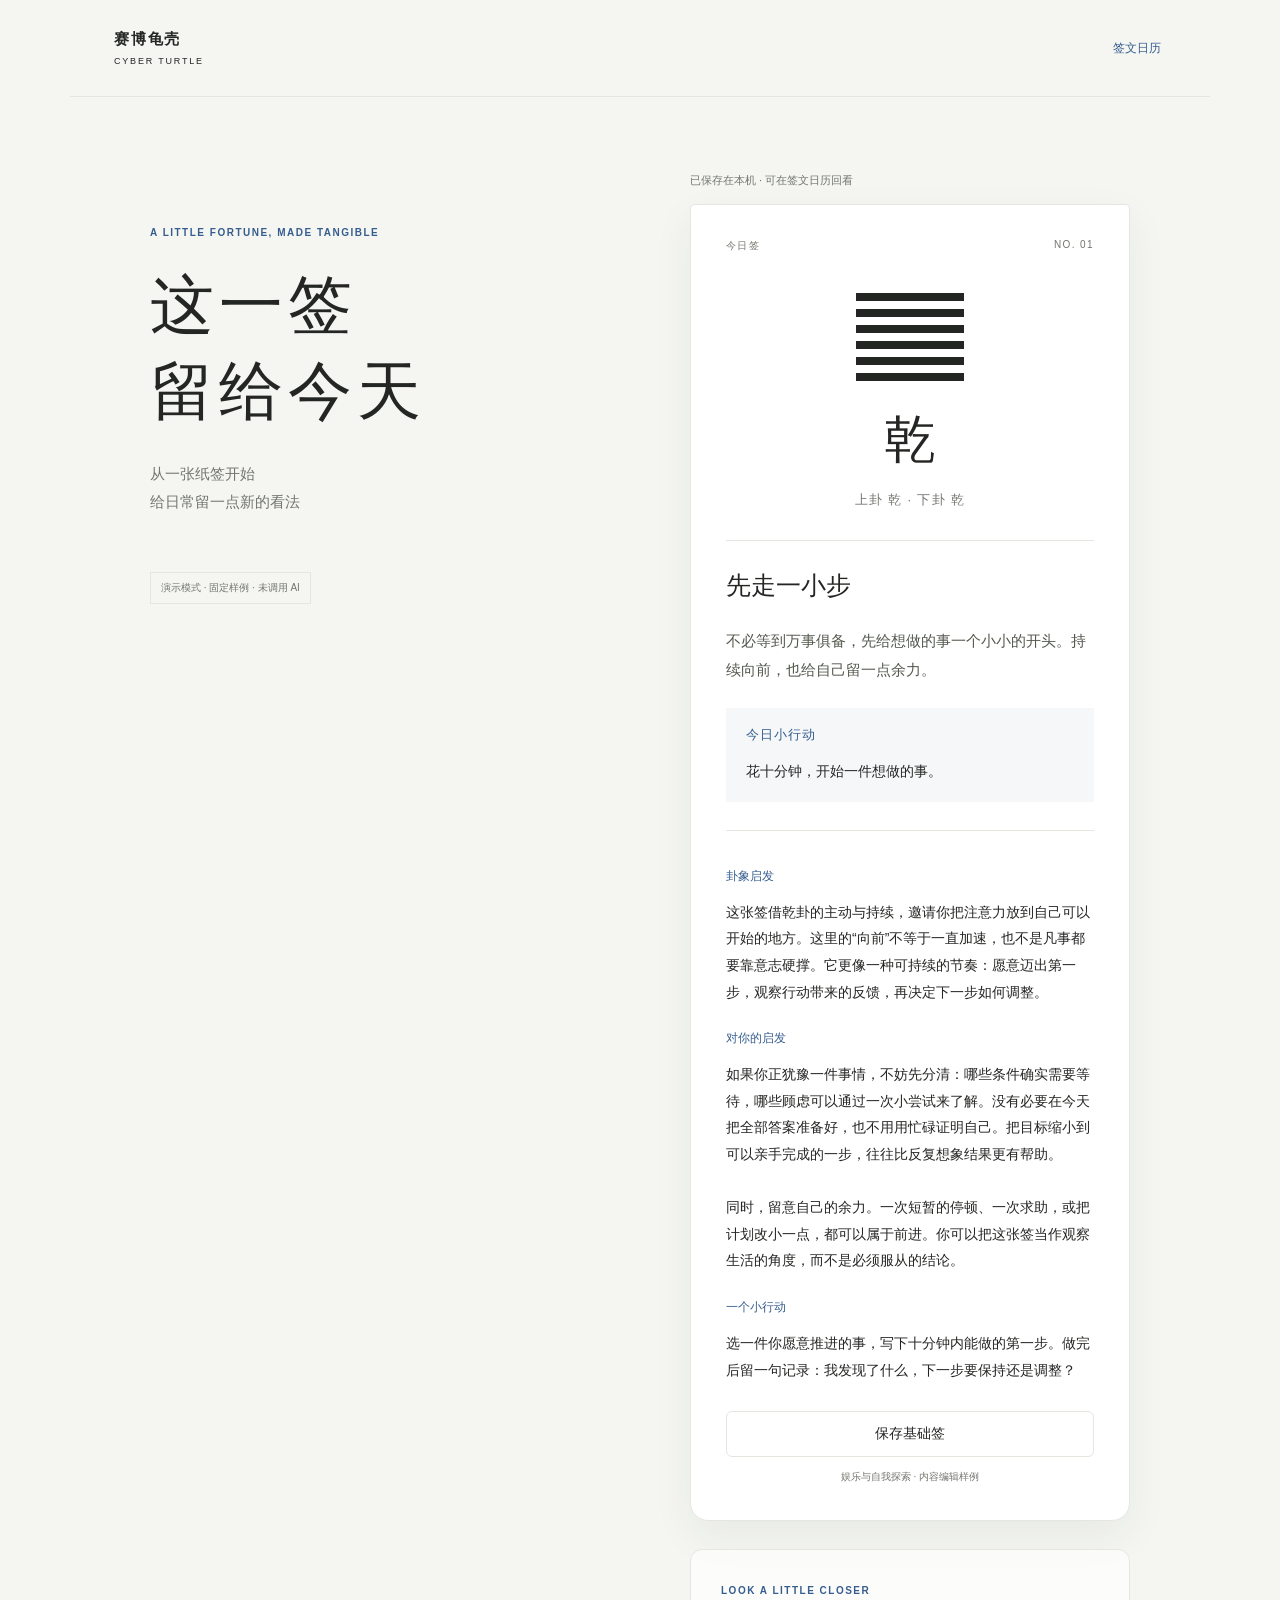
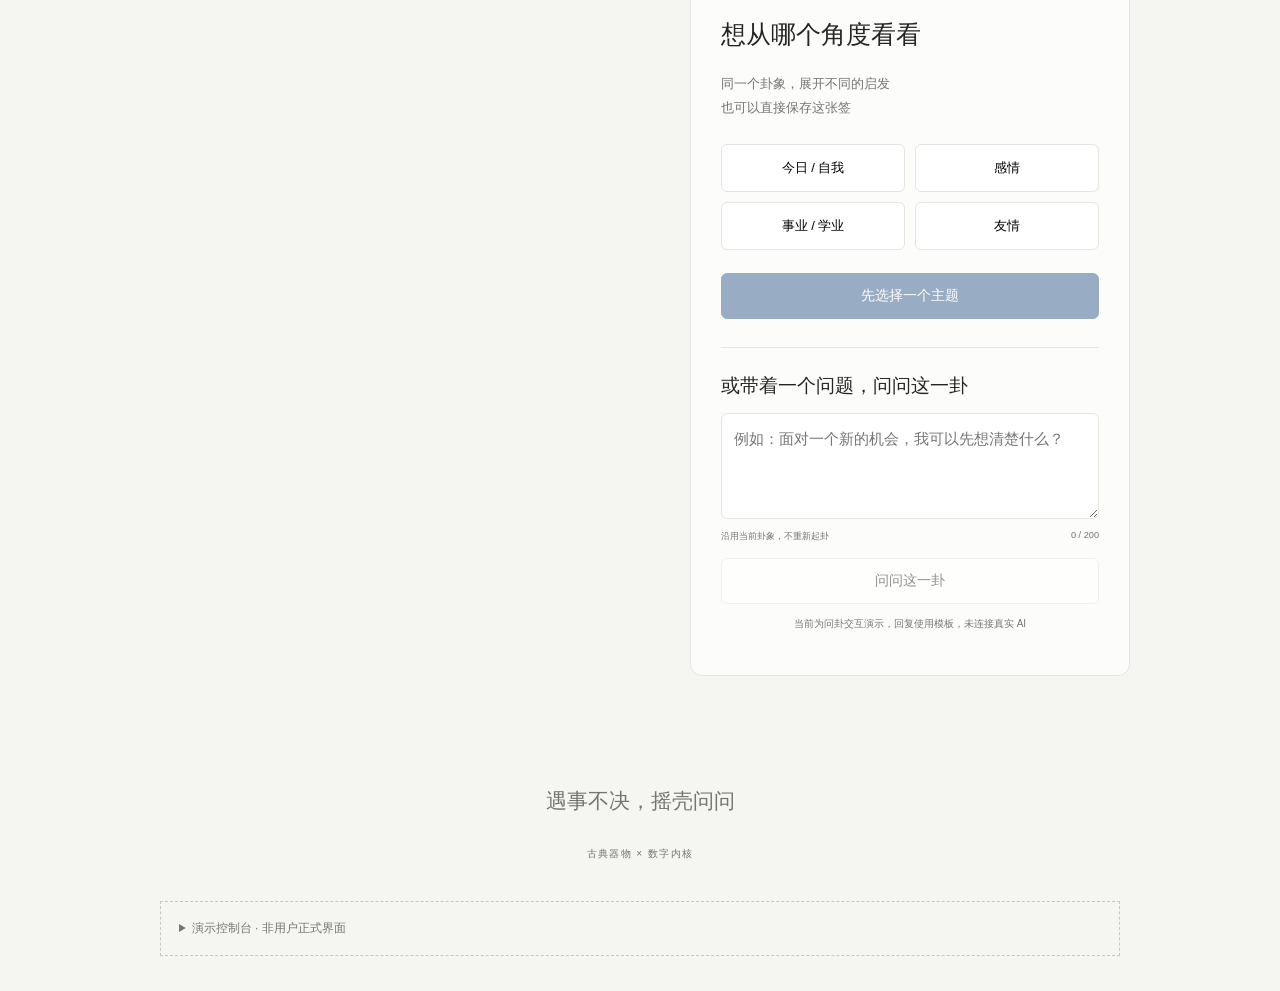
==== h5/index.html @ 66b36433 "Initial frontend demo and backend collaboration guide" ====
<!doctype html><html lang="zh-CN"><head><meta charset="utf-8"><meta name="viewport" content="width=device-width,initial-scale=1"><title>赛博龟壳 · 这一签</title><link rel="stylesheet" href="style.css"></head><body>
<header><a class="brand" href="index.html">赛博龟壳 <small>CYBER TURTLE</small></a><button id="history-open" class="text-button">签文日历</button></header>
<main><section class="intro"><span class="eyebrow">A LITTLE FORTUNE, MADE TANGIBLE</span><h1>这一签<br>留给今天</h1><p>从一张纸签开始<br>给日常留一点新的看法</p><span class="demo-label">演示模式 · 固定样例 · 未调用 AI</span></section>
<div class="experience"><p id="storage-status" class="storage-status" role="status"></p><div id="archive-banner" class="archive-banner" hidden><span>正在回看本机保存的签文</span><button id="return-current" class="text-button">返回当前签文</button></div><section id="notice" role="status" hidden></section><article id="reading" class="paper"><div class="paper-top"><span>今日签</span><span>NO. 01</span></div><div id="hexagram" class="hexagram" aria-label="乾卦，六条阳爻"></div><div class="identity"><h2>乾</h2><p>上卦 乾 · 下卦 乾</p></div><div class="rule"></div><h3 id="base-title"></h3><p id="base-message" class="body-copy"></p><div class="action-box"><small>今日小行动</small><p id="base-action"></p></div><section id="web-reading" class="web-reading"></section><button id="save-base" class="secondary">保存基础签</button><p class="footnote">娱乐与自我探索 · 内容编辑样例</p></article>
<section id="explore" class="panel"><span class="eyebrow">LOOK A LITTLE CLOSER</span><h2>想从哪个角度看看</h2><p class="muted">同一个卦象，展开不同的启发<br>也可以直接保存这张签</p><div id="themes" class="themes" role="group" aria-label="选择解读主题"></div><button id="generate" class="primary" disabled>先选择一个主题</button><div class="question-entry"><label for="question">或带着一个问题，问问这一卦</label><textarea id="question" rows="3" maxlength="200" placeholder="例如：面对一个新的机会，我可以先想清楚什么？" aria-describedby="question-help question-count"></textarea><div class="question-meta"><small id="question-help">沿用当前卦象，不重新起卦</small><small id="question-count">0 / 200</small></div><button id="ask" class="secondary" disabled>问问这一卦</button><p class="footnote">当前为问卦交互演示，回复使用模板，未连接真实 AI</p><p id="ask-status" role="status"></p></div><div id="loading" role="status" hidden>正在展示模拟解读<span class="dots">…</span></div><div id="error" role="alert" hidden><p>这次解读没有完成<br>你的基础签还在，可以重试</p><button id="retry" class="secondary">重试解读</button></div></section>
<article id="result" class="panel result" hidden aria-live="polite"><span id="result-theme" class="eyebrow"></span><h2 id="deep-title"></h2><div id="deep-content"></div><button id="save-deep" class="primary">保存解读卡</button><button id="change-theme" class="text-button">换个主题</button></article><section id="questions-panel" class="panel" hidden><span class="eyebrow">A QUESTION TO THIS HEXAGRAM</span><h2>这一卦的问答</h2><div id="question-answers"></div></section></div></main>
<footer><p>遇事不决，摇壳问问</p><small>古典器物 × 数字内核</small></footer>
<details class="dev"><summary>演示控制台 · 非用户正式界面</summary><p>下面仅模拟界面状态，不提供真实扫码认证或后端安全机制</p><label>入口状态 <select id="scenario"><option value="normal">正常领取</option><option value="expired">扫码入口过期</option><option value="claimed">已被他人领取</option><option value="session">网页会话过期</option><option value="network">网络失败</option><option value="invalid">无效链接</option></select></label><label><input id="fail-next" type="checkbox">下一次模拟生成失败</label><button id="paper-preview" class="secondary">纸签预览</button><button id="library-open" class="secondary">64 卦数据目录</button><button id="new-reading" class="secondary">模拟扫描新一签</button><button id="reset" class="text-button">重置演示</button></details>
<dialog id="export-dialog"><button class="close" data-close aria-label="关闭预览">关闭</button><h2>把这一签留下</h2><p>图片已生成，可下载或长按保存</p><img id="export-image" alt="本次签文图片"><div class="dialog-actions"><a id="download" class="primary" download="赛博龟壳-编辑样例.png">下载 PNG</a><button id="copy" class="secondary">复制文字</button></div><p id="export-status" role="status"></p></dialog>
<dialog id="paper-dialog"><button class="close" data-close>关闭</button><h2>纸签版式预览</h2><p>58 mm 仅为试排假设，未经过打印机验证</p><div id="print-area"></div><button id="print" class="primary">打印 / 保存 PDF</button></dialog>
<dialog id="library-dialog"><button class="close" data-close>关闭</button><h2>64 卦数据骨架</h2><p>源数据字形 · 结构已检 · 文化内容待审</p><label>查看卦象 <select id="library-select"></select></label><div id="library-content"></div></dialog>
<dialog id="history-dialog"><button class="close" data-close>关闭</button><h2>签文日历</h2><p>在同一设备、同一浏览器里，回看已经打开的签文<br>清理浏览器数据会移除记录，不会跨手机同步</p><div class="calendar-nav"><button id="month-prev" class="secondary" aria-label="上个月">上月</button><h3 id="month-label" aria-live="polite"></h3><button id="month-next" class="secondary" aria-label="下个月">下月</button></div><div class="weekdays" aria-hidden="true"><span>一</span><span>二</span><span>三</span><span>四</span><span>五</span><span>六</span><span>日</span></div><div id="calendar" class="calendar" role="group" aria-label="选择记录日期"></div><button id="calendar-today" class="text-button">回到今天</button><h3 id="history-date"></h3><div id="history-list" aria-live="polite"></div></dialog><div id="toast" role="status" hidden></div><script src="data.js"></script><script src="history.js"></script><script src="app.js"></script></body></html>
---- h5/style.css ----
:root{--paper:#fff;--ink:#242623;--muted:#73766f;--blue:#355d8e;--line:#e4e6df;--bg:#f5f6f2;--serif:Georgia,'Songti SC','STSong',serif;color:var(--ink);background:var(--bg);font-family:-apple-system,BlinkMacSystemFont,'PingFang SC',sans-serif;font-size:15px}*{box-sizing:border-box}body{margin:0}button,a,input,select{-webkit-tap-highlight-color:transparent}button,a,select{transition:background .2s,color .2s,transform .2s,box-shadow .2s}button{font:inherit;cursor:pointer}button:hover:not(:disabled),a.primary:hover{transform:translateY(-2px)}button:active:not(:disabled){transform:scale(.98)}button:disabled{opacity:.5;cursor:not-allowed}button:focus-visible,a:focus-visible,select:focus-visible,summary:focus-visible{outline:3px solid #84a9d6;outline-offset:4px}[hidden]{display:none!important}header{max-width:1140px;margin:auto;padding:30px 44px;display:flex;justify-content:space-between;border-bottom:1px solid var(--line)}.brand{color:inherit;text-decoration:none;letter-spacing:.12em;font-weight:600}.brand small{display:block;font-size:9px;letter-spacing:.2em;font-weight:400;margin-top:7px}.edition{font-size:11px;color:var(--muted);letter-spacing:.12em}main{max-width:1060px;display:grid;grid-template-columns:1fr 440px;gap:70px;margin:75px auto;padding:0 40px}.intro{padding-top:50px}.eyebrow{font-size:10px;letter-spacing:.15em;color:var(--blue);font-weight:600}h1{font-family:var(--serif);font-size:64px;font-weight:400;line-height:1.35;letter-spacing:.08em;margin:24px 0}p{line-height:1.9}h2{font-family:var(--serif);font-weight:500;font-size:25px}h3{font-family:var(--serif);font-weight:500;font-size:25px}.intro>p{color:var(--muted)}.demo-label{display:inline-block;margin-top:40px;padding:8px 10px;border:1px solid var(--line);font-size:10px;color:var(--muted)}.paper{background:white;padding:34px 35px;border:1px solid var(--line);box-shadow:0 15px 40px #222a2210;border-radius:4px 4px 18px 18px}.paper-top{display:flex;justify-content:space-between;font-size:10px;letter-spacing:.14em;color:var(--muted)}.hexagram{width:72px;margin:35px auto 22px;display:flex;flex-direction:column;gap:6px}.line{height:6px;background:var(--ink)}.line.yin{background:linear-gradient(to right,var(--ink) 43%,transparent 43%,transparent 57%,var(--ink) 57%)}.identity{text-align:center}.identity h2{font-size:38px;margin:0}.identity p{font-size:11px;color:var(--muted);letter-spacing:.1em}.rule{height:1px;background:var(--line);margin:28px 0}.body-copy{color:#54594f;font-size:15px}.action-box{background:#f5f7f9;padding:17px 20px;margin:24px 0}.action-box small{color:var(--blue);letter-spacing:.08em}.action-box p{margin-bottom:0;font-size:14px}.primary,.secondary{display:inline-flex;justify-content:center;align-items:center;min-height:46px;padding:12px 18px;border-radius:6px;text-decoration:none;border:1px solid var(--line);font-size:14px}.primary{background:var(--blue);color:white;border-color:var(--blue)}.secondary{background:white;color:var(--ink)}.paper>.secondary,.panel>.primary{width:100%}.footnote{font-size:10px;color:var(--muted);text-align:center;margin-bottom:0}.panel{margin-top:28px;padding:30px;background:#ffffffa8;border:1px solid var(--line);border-radius:12px}.muted{font-size:13px;color:var(--muted)}.themes{display:grid;grid-template-columns:1fr 1fr;gap:10px;margin:23px 0}.theme{border:1px solid var(--line);border-radius:6px;padding:14px 5px;background:white;font-size:13px}.theme[aria-pressed=true]{border-color:var(--blue);color:var(--blue);background:#eef3fa}.result h3{font-family:inherit;font-size:12px;color:var(--blue);margin-top:28px}.result p{font-size:14px}.text-button{background:none;border:0;padding:16px;color:var(--blue)}.result>.text-button{width:100%}#notice{padding:30px;border:1px solid var(--line);background:white;border-radius:12px}#notice h2{font-size:23px}#loading{padding:20px;text-align:center;color:var(--blue);font-size:13px}.dots{animation:pulse 1s infinite}#error{color:#91483d;font-size:13px}footer{text-align:center;padding:10px 20px 40px;color:var(--muted)}footer p{font-family:var(--serif);font-size:21px}footer small{font-size:10px;letter-spacing:.14em}.dev{max-width:960px;margin:0 auto 35px;border:1px dashed #c3c8c0;padding:18px;font-size:12px;color:var(--muted)}.dev label{display:block;margin:15px 0}select{max-width:100%;padding:9px;border:1px solid var(--line);border-radius:4px;background:white;font:inherit}.dev button{font-size:12px;margin:4px}summary{cursor:pointer}dialog{border:1px solid var(--line);border-radius:16px;max-width:min(92vw,540px);width:540px;padding:28px;max-height:90vh;overflow:auto;box-shadow:0 20px 100px #0002}dialog::backdrop{background:#1d282b66;backdrop-filter:blur(3px)}dialog[open]{animation:enter .25s ease both}.close{float:right;background:none;border:0;padding:10px;color:var(--muted)}dialog h2{clear:both}dialog p{font-size:13px;color:var(--muted)}#export-image{width:100%;border:1px solid var(--line)}.dialog-actions{display:flex;gap:12px;margin-top:15px}#print-area{width:58mm;max-width:100%;margin:20px auto;padding:5mm;background:white;color:black;font-family:var(--serif);font-size:12px;text-align:center;border:1px dashed #bbb}#print-area h3{font-size:18px}#print-area p{color:black;font-size:12px;text-align:left}#library-content{text-align:center;padding:20px}#toast{position:fixed;bottom:30px;left:50%;transform:translateX(-50%);background:var(--ink);color:white;padding:12px 24px;border-radius:8px;z-index:10;font-size:12px}header,.intro,.paper,.panel,footer{animation:enter .4s ease both}.panel{animation-delay:.05s}.leaving{animation:leave .18s ease forwards!important}@keyframes enter{from{opacity:0;transform:translateY(8px)}to{opacity:1;transform:translateY(0)}}@keyframes leave{to{opacity:0;transform:translateY(-5px)}}@keyframes pulse{50%{opacity:.3}}@media(max-width:760px){header{padding:22px}.edition{font-size:9px}main{display:block;padding:0 20px;margin:32px auto;max-width:480px}.intro{padding:0 5px 30px}.intro h1{font-size:40px;line-height:1.3}.intro h1 br{display:none}.intro>p{font-size:12px;display:inline-block;margin:0}.intro>p br{display:none}.intro .eyebrow{font-size:8px}.demo-label{margin-top:18px;display:table}.paper{padding:26px}.panel{padding:25px}.dev{margin:20px}.dialog-actions{flex-wrap:wrap}}@media(prefers-reduced-motion:reduce){*,*::before,*::after{animation:none!important;transition:none!important;scroll-behavior:auto!important}}@media print{body>*{display:none!important}#paper-dialog[open]{display:block!important;position:static;border:0;box-shadow:none;width:auto;max-height:none;overflow:visible}#paper-dialog>*:not(#print-area){display:none!important}#print-area{display:block!important;border:0;margin:0}dialog::backdrop{display:none}}
/* Round-two additions preserve the original palette and typography. */
header>.text-button{padding:5px;font-size:12px}.storage-status{font-size:11px;line-height:1.6;color:var(--muted);margin:0 0 14px}.web-reading{margin:28px 0;border-top:1px solid var(--line);padding-top:12px}.web-reading h3,.qa-item h3{font-family:inherit;font-size:12px;color:var(--blue);margin-top:25px}.web-reading p,.qa-item p{font-size:14px;white-space:pre-line;overflow-wrap:anywhere}.result p{white-space:pre-line}.question-entry{border-top:1px solid var(--line);margin-top:28px;padding-top:25px}.question-entry label{font-family:var(--serif);font-size:19px;display:block;margin-bottom:14px}textarea{width:100%;resize:vertical;min-height:106px;border:1px solid var(--line);border-radius:6px;padding:12px;background:white;color:var(--ink);font:inherit;line-height:1.7;transition:border-color .2s}textarea:focus-visible{outline:2px solid #84a9d6;outline-offset:2px}.question-meta{display:flex;justify-content:space-between;gap:10px;margin:8px 0 15px;color:var(--muted);font-size:11px}.question-entry>.secondary{width:100%}#ask-status{font-size:12px;color:var(--blue)}.qa-item{border-top:1px solid var(--line);padding-top:16px;margin-top:20px;animation:enter .3s ease both}.qa-item>small{font-size:10px;color:var(--muted)}.qa-item>h3{font-size:17px;color:var(--ink);line-height:1.7;overflow-wrap:anywhere}.archive-banner{background:#eef3fa;padding:12px 16px;font-size:12px;border-radius:6px;margin-bottom:15px}.archive-banner button{padding:10px 0 0;display:block;font-size:12px}.calendar-nav{display:flex;align-items:center;justify-content:space-between;gap:8px}.calendar-nav h3{font-size:19px;white-space:nowrap}.calendar-nav button{min-height:36px;padding:7px 10px;font-size:12px}.weekdays,.calendar{display:grid;grid-template-columns:repeat(7,minmax(0,1fr));gap:5px}.weekdays{font-size:11px;text-align:center;color:var(--muted);padding:12px 0}.calendar-day{position:relative;border:1px solid transparent;background:#f5f6f2;border-radius:5px;min-height:44px;padding:8px 2px 15px;font-size:13px}.calendar-day[aria-current=date]{border-color:var(--blue)}.calendar-day[aria-pressed=true]{background:var(--blue);color:white}.calendar-day small{position:absolute;bottom:3px;left:0;width:100%;font-size:9px}.history-item{display:block;text-align:left;width:100%;padding:16px;margin:10px 0;background:white;border:1px solid var(--line);border-radius:6px}.history-item strong{display:block;font-weight:500}.history-item small{display:block;margin-top:8px;color:var(--muted);font-size:11px}#history-date{font-family:inherit;font-size:14px}#history-list{animation:enter .25s ease both}.question-entry,.web-reading,.calendar{animation:enter .3s ease both}@media(max-width:380px){#history-dialog{padding:18px}.calendar-nav h3{font-size:17px}.question-entry label{font-size:17px}}@media(prefers-reduced-motion:reduce){.qa-item,.question-entry,.web-reading,.calendar,#history-list{animation:none!important}textarea{transition:none!important}}

/* Larger hexagram identity within the requested paper surfaces only. */
#reading>#hexagram{width:108px;gap:8px;margin:40px auto 26px}
#reading>#hexagram .line{height:8px}
#reading>.identity h2{font-size:52px;line-height:1.25}
#reading>.identity p{font-size:13px;margin:16px 0 0}
#print-area>.print-identity{padding:6mm 0 5mm}
#print-area .print-identity .hexagram{width:29mm;gap:2mm;margin:0 auto 6mm}
#print-area .print-identity .line{height:2.2mm}
#print-area .print-identity h2{font-size:12mm;line-height:1.2;margin:0}
#print-area .print-identity p{font-size:3mm;text-align:center;margin:4mm 0 0}
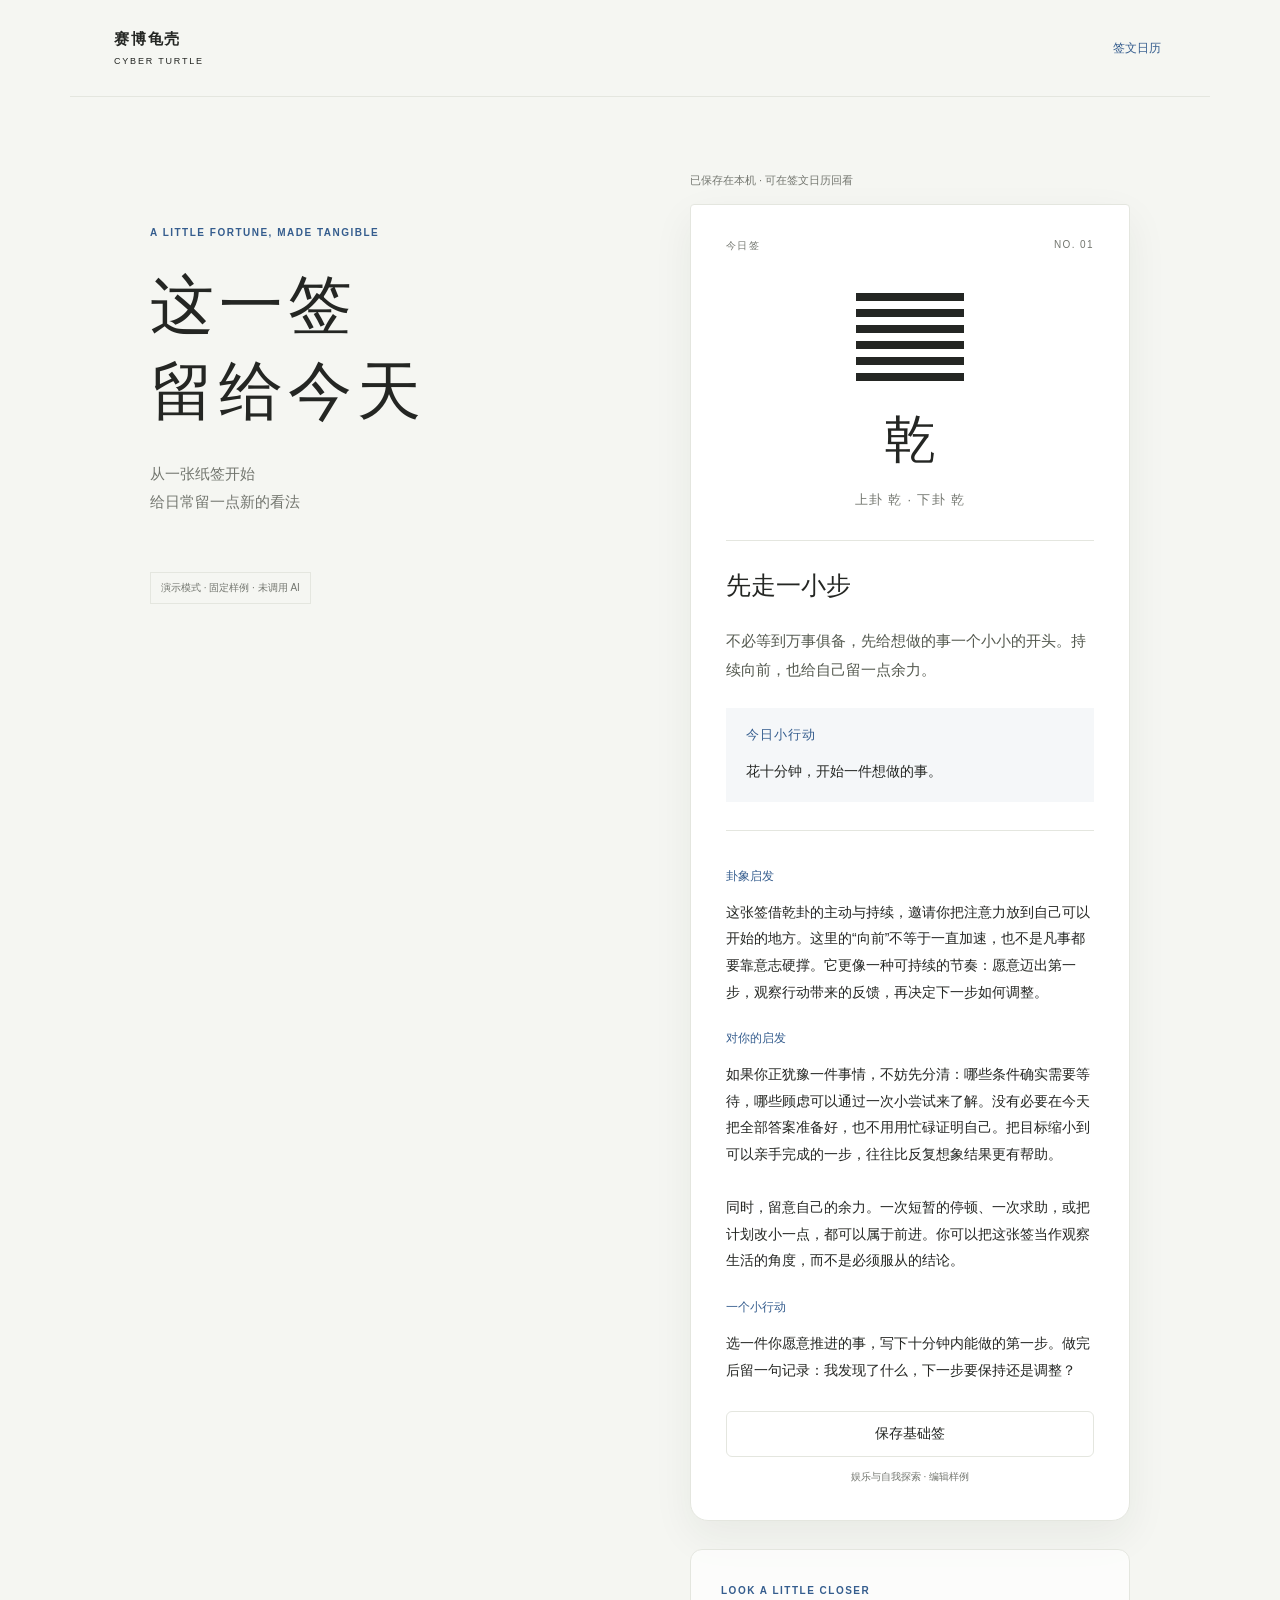
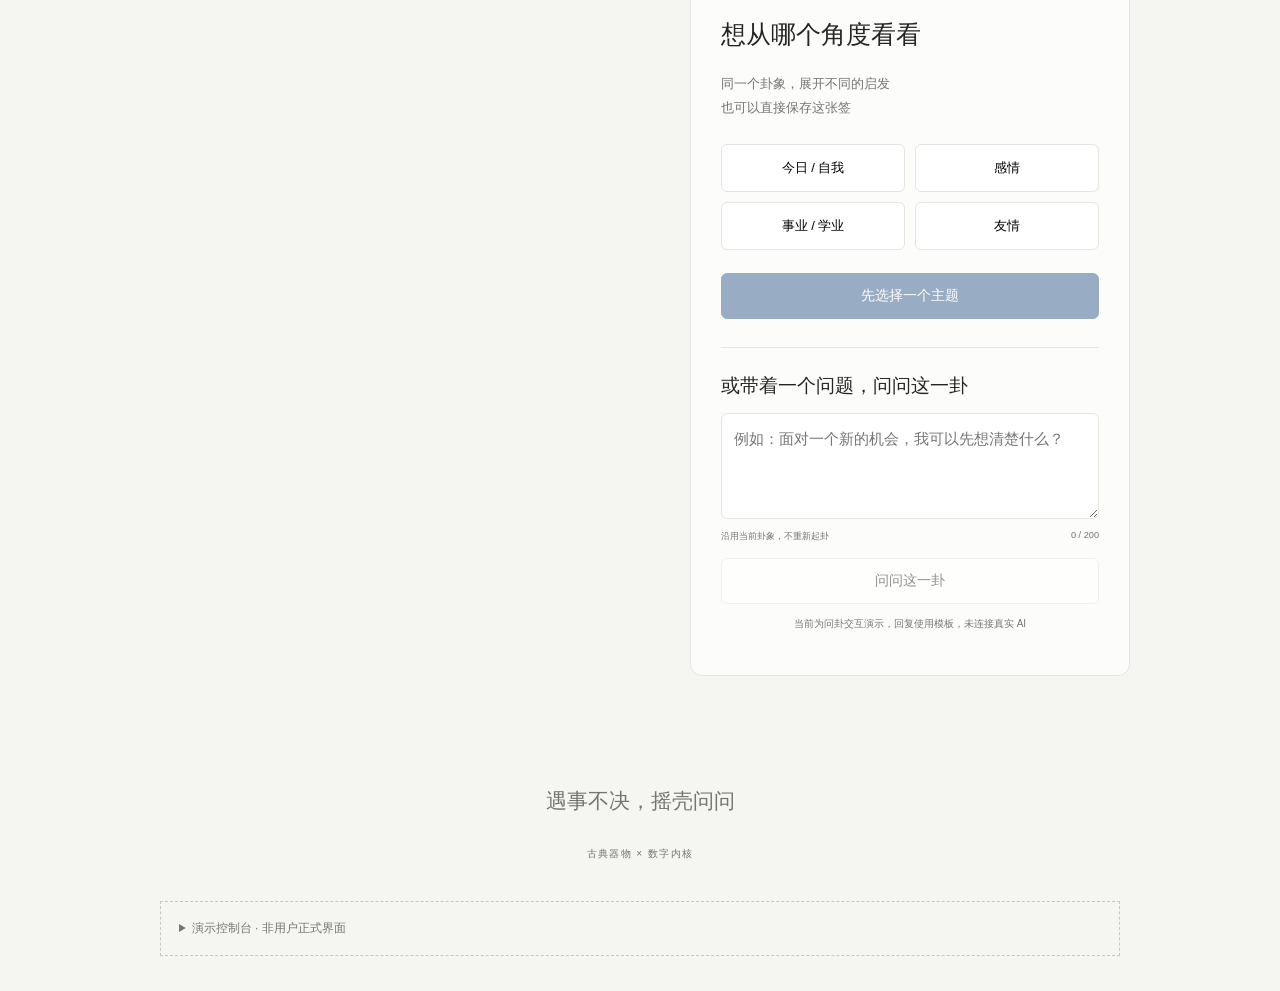
==== commit 06fd5b32: "Archive complete Cyber Turtle prototype and project documents" ====
--- a/h5/index.html
+++ b/h5/index.html
@@ -1,12 +1,12 @@
 <!doctype html><html lang="zh-CN"><head><meta charset="utf-8"><meta name="viewport" content="width=device-width,initial-scale=1"><title>赛博龟壳 · 这一签</title><link rel="stylesheet" href="style.css"></head><body>
 <header><a class="brand" href="index.html">赛博龟壳 <small>CYBER TURTLE</small></a><button id="history-open" class="text-button">签文日历</button></header>
-<main><section class="intro"><span class="eyebrow">A LITTLE FORTUNE, MADE TANGIBLE</span><h1>这一签<br>留给今天</h1><p>从一张纸签开始<br>给日常留一点新的看法</p><span class="demo-label">演示模式 · 固定样例 · 未调用 AI</span></section>
-<div class="experience"><p id="storage-status" class="storage-status" role="status"></p><div id="archive-banner" class="archive-banner" hidden><span>正在回看本机保存的签文</span><button id="return-current" class="text-button">返回当前签文</button></div><section id="notice" role="status" hidden></section><article id="reading" class="paper"><div class="paper-top"><span>今日签</span><span>NO. 01</span></div><div id="hexagram" class="hexagram" aria-label="乾卦，六条阳爻"></div><div class="identity"><h2>乾</h2><p>上卦 乾 · 下卦 乾</p></div><div class="rule"></div><h3 id="base-title"></h3><p id="base-message" class="body-copy"></p><div class="action-box"><small>今日小行动</small><p id="base-action"></p></div><section id="web-reading" class="web-reading"></section><button id="save-base" class="secondary">保存基础签</button><p class="footnote">娱乐与自我探索 · 内容编辑样例</p></article>
-<section id="explore" class="panel"><span class="eyebrow">LOOK A LITTLE CLOSER</span><h2>想从哪个角度看看</h2><p class="muted">同一个卦象，展开不同的启发<br>也可以直接保存这张签</p><div id="themes" class="themes" role="group" aria-label="选择解读主题"></div><button id="generate" class="primary" disabled>先选择一个主题</button><div class="question-entry"><label for="question">或带着一个问题，问问这一卦</label><textarea id="question" rows="3" maxlength="200" placeholder="例如：面对一个新的机会，我可以先想清楚什么？" aria-describedby="question-help question-count"></textarea><div class="question-meta"><small id="question-help">沿用当前卦象，不重新起卦</small><small id="question-count">0 / 200</small></div><button id="ask" class="secondary" disabled>问问这一卦</button><p class="footnote">当前为问卦交互演示，回复使用模板，未连接真实 AI</p><p id="ask-status" role="status"></p></div><div id="loading" role="status" hidden>正在展示模拟解读<span class="dots">…</span></div><div id="error" role="alert" hidden><p>这次解读没有完成<br>你的基础签还在，可以重试</p><button id="retry" class="secondary">重试解读</button></div></section>
+<main><section class="intro"><span class="eyebrow">A LITTLE FORTUNE, MADE TANGIBLE</span><h1>这一签<br>留给今天</h1><p>从一张纸签开始<br>给日常留一点新的看法</p><span class="demo-label">正在读取签文</span></section>
+<div class="experience"><p id="storage-status" class="storage-status" role="status"></p><div id="archive-banner" class="archive-banner" hidden><span>正在回看本机保存的签文</span><button id="return-current" class="text-button">返回当前签文</button></div><section id="notice" role="status" hidden></section><article id="reading" class="paper" hidden><div class="paper-top"><span>今日签</span><span>NO. 01</span></div><div id="hexagram" class="hexagram" aria-label="乾卦，六条阳爻"></div><div class="identity"><h2>乾</h2><p>上卦 乾 · 下卦 乾</p></div><div class="rule"></div><h3 id="base-title"></h3><p id="base-message" class="body-copy"></p><div class="action-box"><small>今日小行动</small><p id="base-action"></p></div><section id="web-reading" class="web-reading"></section><button id="save-base" class="secondary">保存基础签</button><p id="reading-source" class="footnote">娱乐与自我探索</p></article>
+<section id="explore" class="panel" hidden><span class="eyebrow">LOOK A LITTLE CLOSER</span><h2>想从哪个角度看看</h2><p class="muted">同一个卦象，展开不同的启发<br>也可以直接保存这张签</p><div id="themes" class="themes" role="group" aria-label="选择解读主题"></div><button id="generate" class="primary" disabled>先选择一个主题</button><div id="loading" role="status" hidden><span id="loading-text">正在展开解读</span><span class="dots">…</span></div><div id="error" role="alert" hidden><p>这次解读没有完成<br>你的基础签还在，可以重试</p><button id="retry" class="secondary">重试解读</button></div><div class="question-entry"><label for="question">或带着一个问题，问问这一卦</label><textarea id="question" rows="3" maxlength="200" placeholder="例如：面对一个新的机会，我可以先想清楚什么？" aria-describedby="question-help question-count"></textarea><div class="question-meta"><small id="question-help">沿用当前卦象，不重新起卦</small><small id="question-count">0 / 200</small></div><button id="ask" class="secondary" disabled><span id="ask-label">问问这一卦</span><span id="ask-dots" class="dots" hidden>…</span></button><p id="question-source" class="footnote"></p><p id="ask-status" role="status"></p></div></section>
 <article id="result" class="panel result" hidden aria-live="polite"><span id="result-theme" class="eyebrow"></span><h2 id="deep-title"></h2><div id="deep-content"></div><button id="save-deep" class="primary">保存解读卡</button><button id="change-theme" class="text-button">换个主题</button></article><section id="questions-panel" class="panel" hidden><span class="eyebrow">A QUESTION TO THIS HEXAGRAM</span><h2>这一卦的问答</h2><div id="question-answers"></div></section></div></main>
 <footer><p>遇事不决，摇壳问问</p><small>古典器物 × 数字内核</small></footer>
 <details class="dev"><summary>演示控制台 · 非用户正式界面</summary><p>下面仅模拟界面状态，不提供真实扫码认证或后端安全机制</p><label>入口状态 <select id="scenario"><option value="normal">正常领取</option><option value="expired">扫码入口过期</option><option value="claimed">已被他人领取</option><option value="session">网页会话过期</option><option value="network">网络失败</option><option value="invalid">无效链接</option></select></label><label><input id="fail-next" type="checkbox">下一次模拟生成失败</label><button id="paper-preview" class="secondary">纸签预览</button><button id="library-open" class="secondary">64 卦数据目录</button><button id="new-reading" class="secondary">模拟扫描新一签</button><button id="reset" class="text-button">重置演示</button></details>
-<dialog id="export-dialog"><button class="close" data-close aria-label="关闭预览">关闭</button><h2>把这一签留下</h2><p>图片已生成，可下载或长按保存</p><img id="export-image" alt="本次签文图片"><div class="dialog-actions"><a id="download" class="primary" download="赛博龟壳-编辑样例.png">下载 PNG</a><button id="copy" class="secondary">复制文字</button></div><p id="export-status" role="status"></p></dialog>
+<dialog id="export-dialog"><button class="close" data-close aria-label="关闭预览">关闭</button><h2>把这一签留下</h2><p>图片已生成，可下载或长按保存</p><img id="export-image" alt="本次签文图片"><div class="dialog-actions"><a id="download" class="primary" download="赛博龟壳-签文.png">下载 PNG</a><button id="copy" class="secondary">复制文字</button></div><p id="export-status" role="status"></p></dialog>
 <dialog id="paper-dialog"><button class="close" data-close>关闭</button><h2>纸签版式预览</h2><p>58 mm 仅为试排假设，未经过打印机验证</p><div id="print-area"></div><button id="print" class="primary">打印 / 保存 PDF</button></dialog>
 <dialog id="library-dialog"><button class="close" data-close>关闭</button><h2>64 卦数据骨架</h2><p>源数据字形 · 结构已检 · 文化内容待审</p><label>查看卦象 <select id="library-select"></select></label><div id="library-content"></div></dialog>
-<dialog id="history-dialog"><button class="close" data-close>关闭</button><h2>签文日历</h2><p>在同一设备、同一浏览器里，回看已经打开的签文<br>清理浏览器数据会移除记录，不会跨手机同步</p><div class="calendar-nav"><button id="month-prev" class="secondary" aria-label="上个月">上月</button><h3 id="month-label" aria-live="polite"></h3><button id="month-next" class="secondary" aria-label="下个月">下月</button></div><div class="weekdays" aria-hidden="true"><span>一</span><span>二</span><span>三</span><span>四</span><span>五</span><span>六</span><span>日</span></div><div id="calendar" class="calendar" role="group" aria-label="选择记录日期"></div><button id="calendar-today" class="text-button">回到今天</button><h3 id="history-date"></h3><div id="history-list" aria-live="polite"></div></dialog><div id="toast" role="status" hidden></div><script src="data.js"></script><script src="history.js"></script><script src="app.js"></script></body></html>
+<dialog id="history-dialog"><button class="close" data-close>关闭</button><h2>签文日历</h2><p>在同一设备、同一浏览器里，回看已经打开的签文<br>清理浏览器数据会移除记录，不会跨手机同步</p><div class="calendar-nav"><button id="month-prev" class="secondary" aria-label="上个月">上月</button><h3 id="month-label" aria-live="polite"></h3><button id="month-next" class="secondary" aria-label="下个月">下月</button></div><div class="weekdays" aria-hidden="true"><span>一</span><span>二</span><span>三</span><span>四</span><span>五</span><span>六</span><span>日</span></div><div id="calendar" class="calendar" role="group" aria-label="选择记录日期"></div><button id="calendar-today" class="text-button">回到今天</button><h3 id="history-date"></h3><div id="history-list" aria-live="polite"></div></dialog><div id="toast" role="status" hidden></div><script src="data.js"></script><script src="history.js"></script><script src="scan.js"></script><script src="live.js"></script><script src="app.js"></script></body></html>
